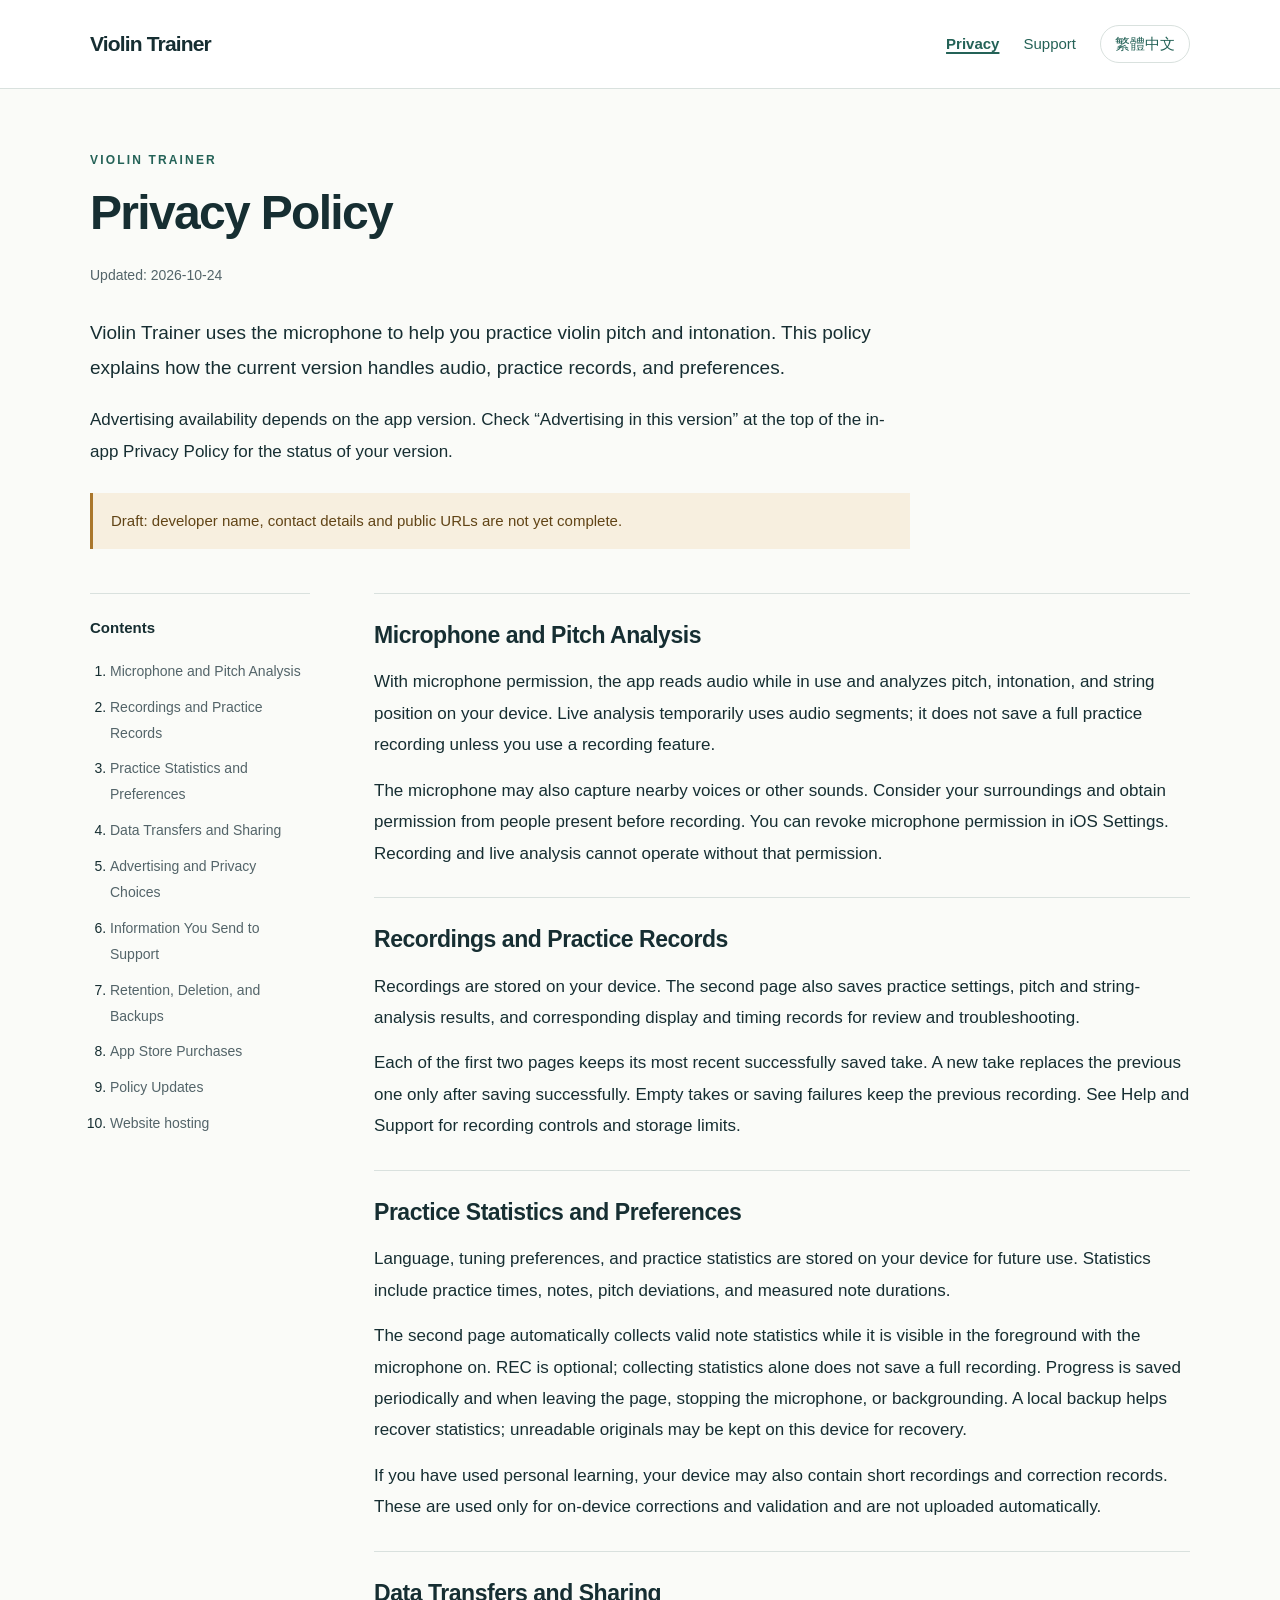
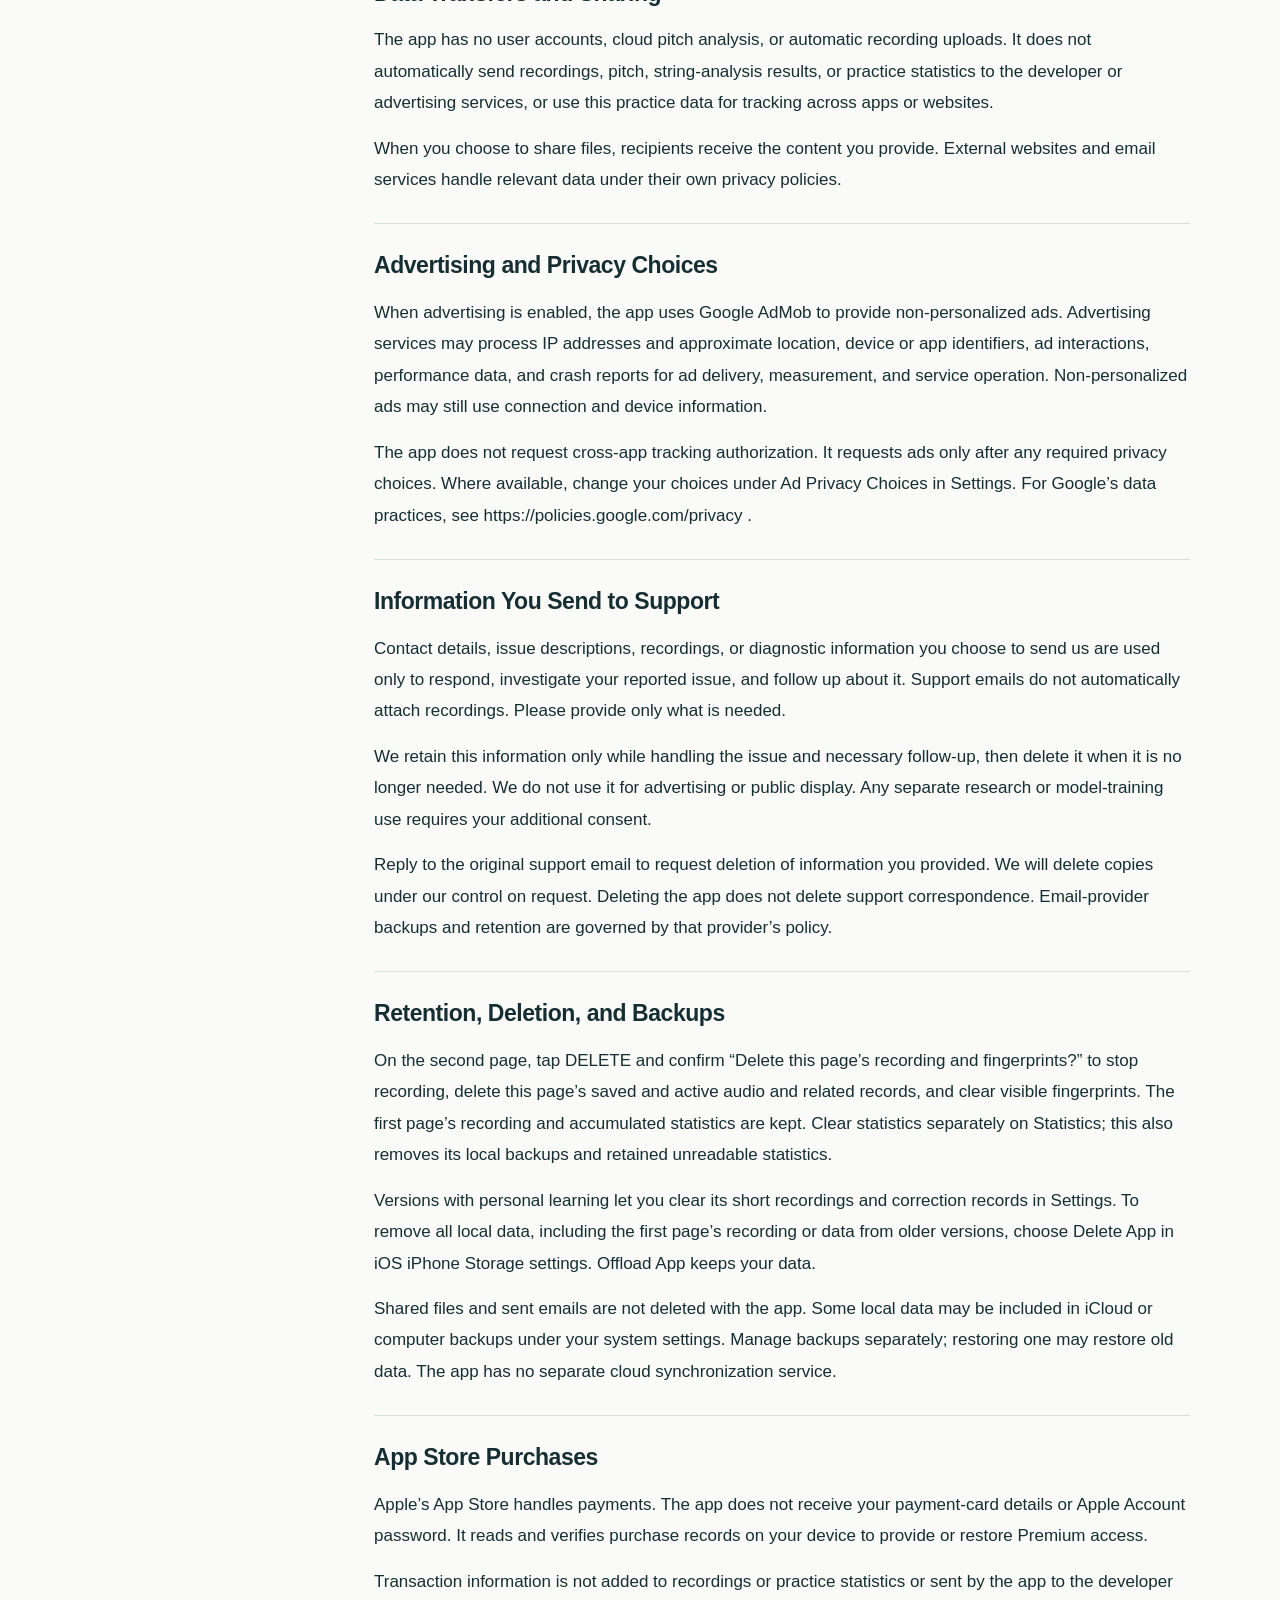
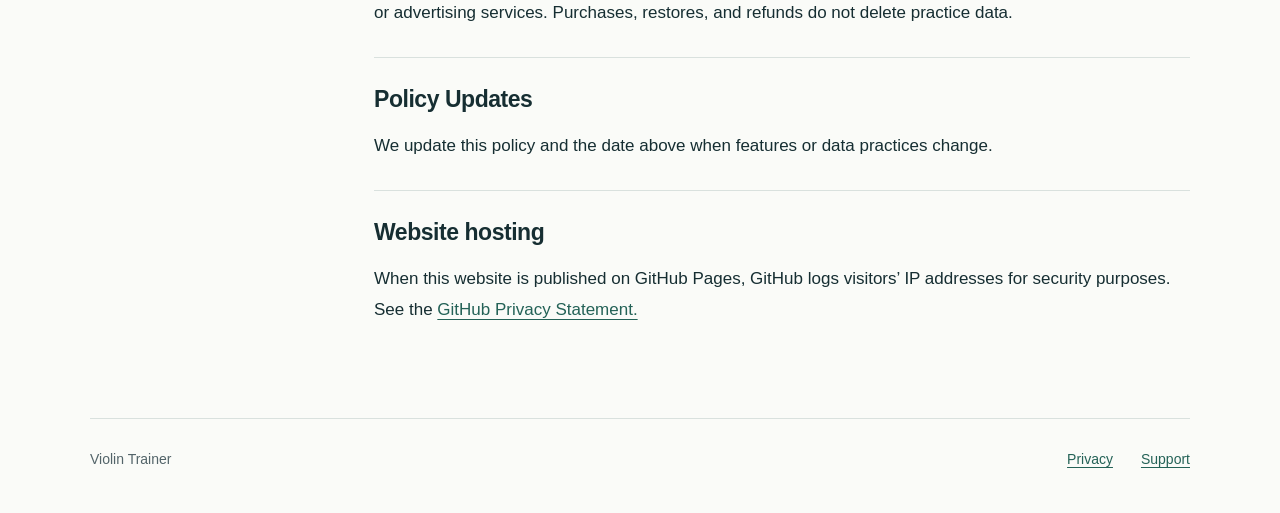
==== public/privacy-en.html @ f554a50b "Add files via upload" ====
<!doctype html>
<html lang="en">
<head>
  <meta charset="utf-8">
  <meta name="viewport" content="width=device-width, initial-scale=1">
  <meta name="robots" content="noindex">
  <meta name="description" content="Violin Trainer Privacy Policy">
  <title>Privacy Policy · Violin Trainer</title>
  <link rel="stylesheet" href="styles.css">
</head>
<body>
  <a class="skip-link" href="#main">Skip to content</a>
  <header class="site-header">
    <div class="header-inner">
      <span class="brand">Violin Trainer</span>
      <nav aria-label="Navigation">
        <a href="privacy-en.html" aria-current="page">Privacy</a>
        <a href="support-en.html">Support</a>
        <a class="language" href="privacy.html" lang="zh-Hant">繁體中文</a>
      </nav>
    </div>
  </header>
  <main id="main" class="wrap" tabindex="-1">
    <div class="hero">
      <p class="eyebrow">VIOLIN TRAINER</p>
      <h1>Privacy Policy</h1>
      <div class="meta"><p>Updated: 2026-10-24</p></div>
      <p class="intro">Violin Trainer uses the microphone to help you practice violin pitch and intonation. This policy explains how the current version handles audio, practice records, and preferences.</p>
      <p>Advertising availability depends on the app version. Check “Advertising in this version” at the top of the in-app Privacy Policy for the status of your version.</p>
      <aside class="draft" role="note">Draft: developer name, contact details and public URLs are not yet complete.</aside>
    </div>
    <div class="layout">
      <aside class="contents" aria-label="Contents">
        <h2>Contents</h2><ol><li><a href="#microphone">Microphone and Pitch Analysis</a></li><li><a href="#recordings">Recordings and Practice Records</a></li><li><a href="#preferences">Practice Statistics and Preferences</a></li><li><a href="#sharing">Data Transfers and Sharing</a></li><li><a href="#advertising">Advertising and Privacy Choices</a></li><li><a href="#support-data">Information You Send to Support</a></li><li><a href="#retention">Retention, Deletion, and Backups</a></li><li><a href="#purchases">App Store Purchases</a></li><li><a href="#changes">Policy Updates</a></li><li><a href="#website-hosting">Website hosting</a></li></ol>
      </aside>
      <article aria-label="Privacy Policy"><section id="microphone"><h2>Microphone and Pitch Analysis</h2><p>With microphone permission, the app reads audio while in use and analyzes pitch, intonation, and string position on your device. Live analysis temporarily uses audio segments; it does not save a full practice recording unless you use a recording feature.</p><p>The microphone may also capture nearby voices or other sounds. Consider your surroundings and obtain permission from people present before recording. You can revoke microphone permission in iOS Settings. Recording and live analysis cannot operate without that permission.</p></section>
<section id="recordings"><h2>Recordings and Practice Records</h2><p>Recordings are stored on your device. The second page also saves practice settings, pitch and string-analysis results, and corresponding display and timing records for review and troubleshooting.</p><p>Each of the first two pages keeps its most recent successfully saved take. A new take replaces the previous one only after saving successfully. Empty takes or saving failures keep the previous recording. See Help and Support for recording controls and storage limits.</p></section>
<section id="preferences"><h2>Practice Statistics and Preferences</h2><p>Language, tuning preferences, and practice statistics are stored on your device for future use. Statistics include practice times, notes, pitch deviations, and measured note durations.</p><p>The second page automatically collects valid note statistics while it is visible in the foreground with the microphone on. REC is optional; collecting statistics alone does not save a full recording. Progress is saved periodically and when leaving the page, stopping the microphone, or backgrounding. A local backup helps recover statistics; unreadable originals may be kept on this device for recovery.</p><p>If you have used personal learning, your device may also contain short recordings and correction records. These are used only for on-device corrections and validation and are not uploaded automatically.</p></section>
<section id="sharing"><h2>Data Transfers and Sharing</h2><p>The app has no user accounts, cloud pitch analysis, or automatic recording uploads. It does not automatically send recordings, pitch, string-analysis results, or practice statistics to the developer or advertising services, or use this practice data for tracking across apps or websites.</p><p>When you choose to share files, recipients receive the content you provide. External websites and email services handle relevant data under their own privacy policies.</p></section>
<section id="advertising"><h2>Advertising and Privacy Choices</h2><p>When advertising is enabled, the app uses Google AdMob to provide non-personalized ads. Advertising services may process IP addresses and approximate location, device or app identifiers, ad interactions, performance data, and crash reports for ad delivery, measurement, and service operation. Non-personalized ads may still use connection and device information.</p><p>The app does not request cross-app tracking authorization. It requests ads only after any required privacy choices. Where available, change your choices under Ad Privacy Choices in Settings. For Google’s data practices, see https://policies.google.com/privacy .</p></section>
<section id="support-data"><h2>Information You Send to Support</h2><p>Contact details, issue descriptions, recordings, or diagnostic information you choose to send us are used only to respond, investigate your reported issue, and follow up about it. Support emails do not automatically attach recordings. Please provide only what is needed.</p><p>We retain this information only while handling the issue and necessary follow-up, then delete it when it is no longer needed. We do not use it for advertising or public display. Any separate research or model-training use requires your additional consent.</p><p>Reply to the original support email to request deletion of information you provided. We will delete copies under our control on request. Deleting the app does not delete support correspondence. Email-provider backups and retention are governed by that provider’s policy.</p></section>
<section id="retention"><h2>Retention, Deletion, and Backups</h2><p>On the second page, tap DELETE and confirm “Delete this page’s recording and fingerprints?” to stop recording, delete this page’s saved and active audio and related records, and clear visible fingerprints. The first page’s recording and accumulated statistics are kept. Clear statistics separately on Statistics; this also removes its local backups and retained unreadable statistics.</p><p>Versions with personal learning let you clear its short recordings and correction records in Settings. To remove all local data, including the first page’s recording or data from older versions, choose Delete App in iOS iPhone Storage settings. Offload App keeps your data.</p><p>Shared files and sent emails are not deleted with the app. Some local data may be included in iCloud or computer backups under your system settings. Manage backups separately; restoring one may restore old data. The app has no separate cloud synchronization service.</p></section>
<section id="purchases"><h2>App Store Purchases</h2><p>Apple’s App Store handles payments. The app does not receive your payment-card details or Apple Account password. It reads and verifies purchase records on your device to provide or restore Premium access.</p><p>Transaction information is not added to recordings or practice statistics or sent by the app to the developer or advertising services. Purchases, restores, and refunds do not delete practice data.</p></section>
<section id="changes"><h2>Policy Updates</h2><p>We update this policy and the date above when features or data practices change.</p></section>
<section id="website-hosting"><h2>Website hosting</h2><p>When this website is published on GitHub Pages, GitHub logs visitors’ IP addresses for security purposes. See the <a href="https://docs.github.com/en/site-policy/privacy-policies/github-general-privacy-statement">GitHub Privacy Statement.</a></p></section></article>
    </div>
  </main>
  <footer class="wrap"><span>Violin Trainer</span><a href="privacy-en.html">Privacy</a><a href="support-en.html">Support</a></footer>
</body>
</html>
---- public/styles.css ----
:root { color-scheme: light; --ink: #162e32; --muted: #536469; --line: #d9e1de; --accent: #246257; }
* { box-sizing: border-box; }
html { scroll-padding-top: 1.5rem; }
body { margin: 0; color: var(--ink); background: #fafbf8; font-family: -apple-system, BlinkMacSystemFont, "Segoe UI", sans-serif; font-size: 17px; line-height: 1.85; overflow-wrap: anywhere; }
a { color: var(--accent); text-underline-offset: .22em; }
a:hover { color: #133e36; }
a:focus-visible { outline: 3px solid #b57920; outline-offset: 5px; border-radius: 2px; }
.wrap, .header-inner { width: min(1100px, calc(100% - 64px)); margin-inline: auto; }
.site-header { border-bottom: 1px solid var(--line); background: #fff; }
.header-inner { display: flex; align-items: center; justify-content: space-between; gap: 20px; min-height: 88px; padding-block: 20px; }
.brand { font-size: 21px; font-weight: 700; letter-spacing: -.04em; white-space: nowrap; }
nav { display: flex; flex-wrap: wrap; align-items: center; gap: 12px 24px; font-size: 15px; }
nav a { text-decoration: none; }
nav a[aria-current] { text-decoration: underline; text-decoration-thickness: 2px; font-weight: 650; }
.language { border: 1px solid var(--line); border-radius: 24px; padding: 4px 14px; }
.hero { max-width: 820px; padding-block: 60px 44px; }
.eyebrow { margin: 0 0 12px; color: var(--accent); font-size: 12px; letter-spacing: .18em; font-weight: 700; }
h1 { margin: 0 0 20px; font-size: clamp(32px, 5vw, 48px); letter-spacing: -.035em; line-height: 1.25; }
.meta { color: var(--muted); font-size: 14px; }
.meta p { margin-block: 4px; }
.intro { margin-top: 26px; font-size: 19px; }
.draft { border-left: 3px solid #aa772c; background: #f7efdf; padding: 14px 18px; margin-top: 26px; color: #614416; font-size: 15px; }
.layout { display: grid; grid-template-columns: 220px minmax(0, 1fr); gap: 64px; padding-bottom: 64px; align-items: start; }
.contents { position: sticky; top: 24px; border-top: 1px solid var(--line); padding-top: 20px; }
.contents h2 { margin: 0 0 12px; font-size: 15px; }
.contents ol { margin: 0; padding-left: 20px; font-size: 14px; }
.contents li { padding-block: 5px; }
.contents a { color: var(--muted); text-decoration: none; }
.contents a:hover { text-decoration: underline; }
article { min-width: 0; }
article section { border-top: 1px solid var(--line); padding-block: 24px 28px; }
article h2 { margin: 0 0 14px; font-size: 23px; line-height: 1.5; letter-spacing: -.02em; }
article p { margin: 0 0 14px; }
article p:last-child { margin-bottom: 0; }
footer { display: flex; flex-wrap: wrap; gap: 10px 28px; border-top: 1px solid var(--line); padding-block: 28px 40px; color: var(--muted); font-size: 14px; }
footer span { margin-right: auto; }
.skip-link { position: absolute; top: -100px; left: 16px; z-index: 10; padding: 8px 16px; background: #fff; }
.skip-link:focus { top: 12px; }
@media (max-width: 760px) {
  .wrap, .header-inner { width: calc(100% - 40px); }
  .header-inner { flex-direction: column; align-items: flex-start; gap: 12px; }
  nav { gap: 10px 18px; }
  .hero { padding-block: 36px 30px; }
  .layout { grid-template-columns: 1fr; gap: 30px; padding-bottom: 32px; }
  .contents { position: static; }
  .contents ol { columns: 2; column-gap: 28px; }
  .contents li { break-inside: avoid; }
  article h2 { font-size: 22px; }
}
@media (max-width: 360px) {
  .wrap, .header-inner { width: calc(100% - 32px); }
  nav { font-size: 14px; gap: 10px 12px; }
  .contents ol { columns: 1; }
}
@media print {
  .site-header, .contents, .skip-link, footer { display: none; }
  .wrap { width: 100%; }
  .hero { padding-block: 0 24px; }
  .layout { display: block; }
  body { background: #fff; font-size: 12pt; }
  article h2 { break-after: avoid; }
}
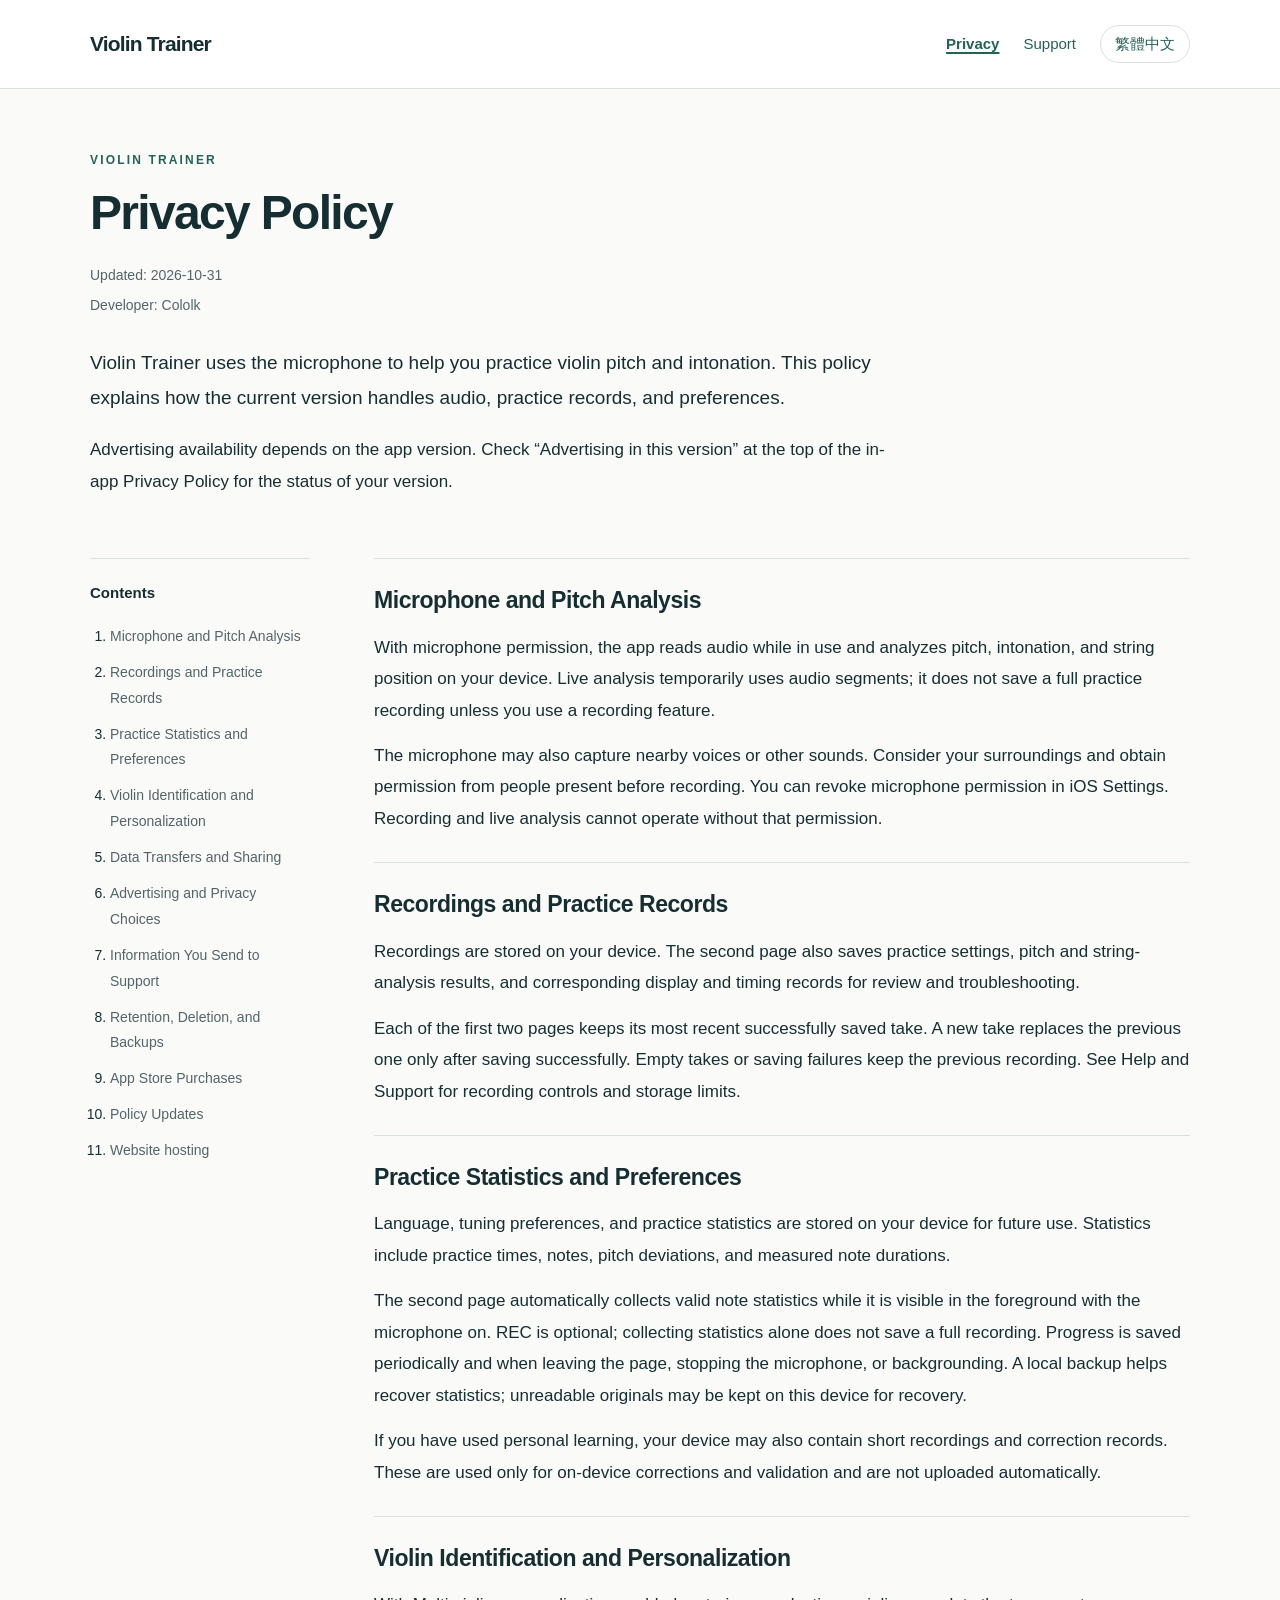
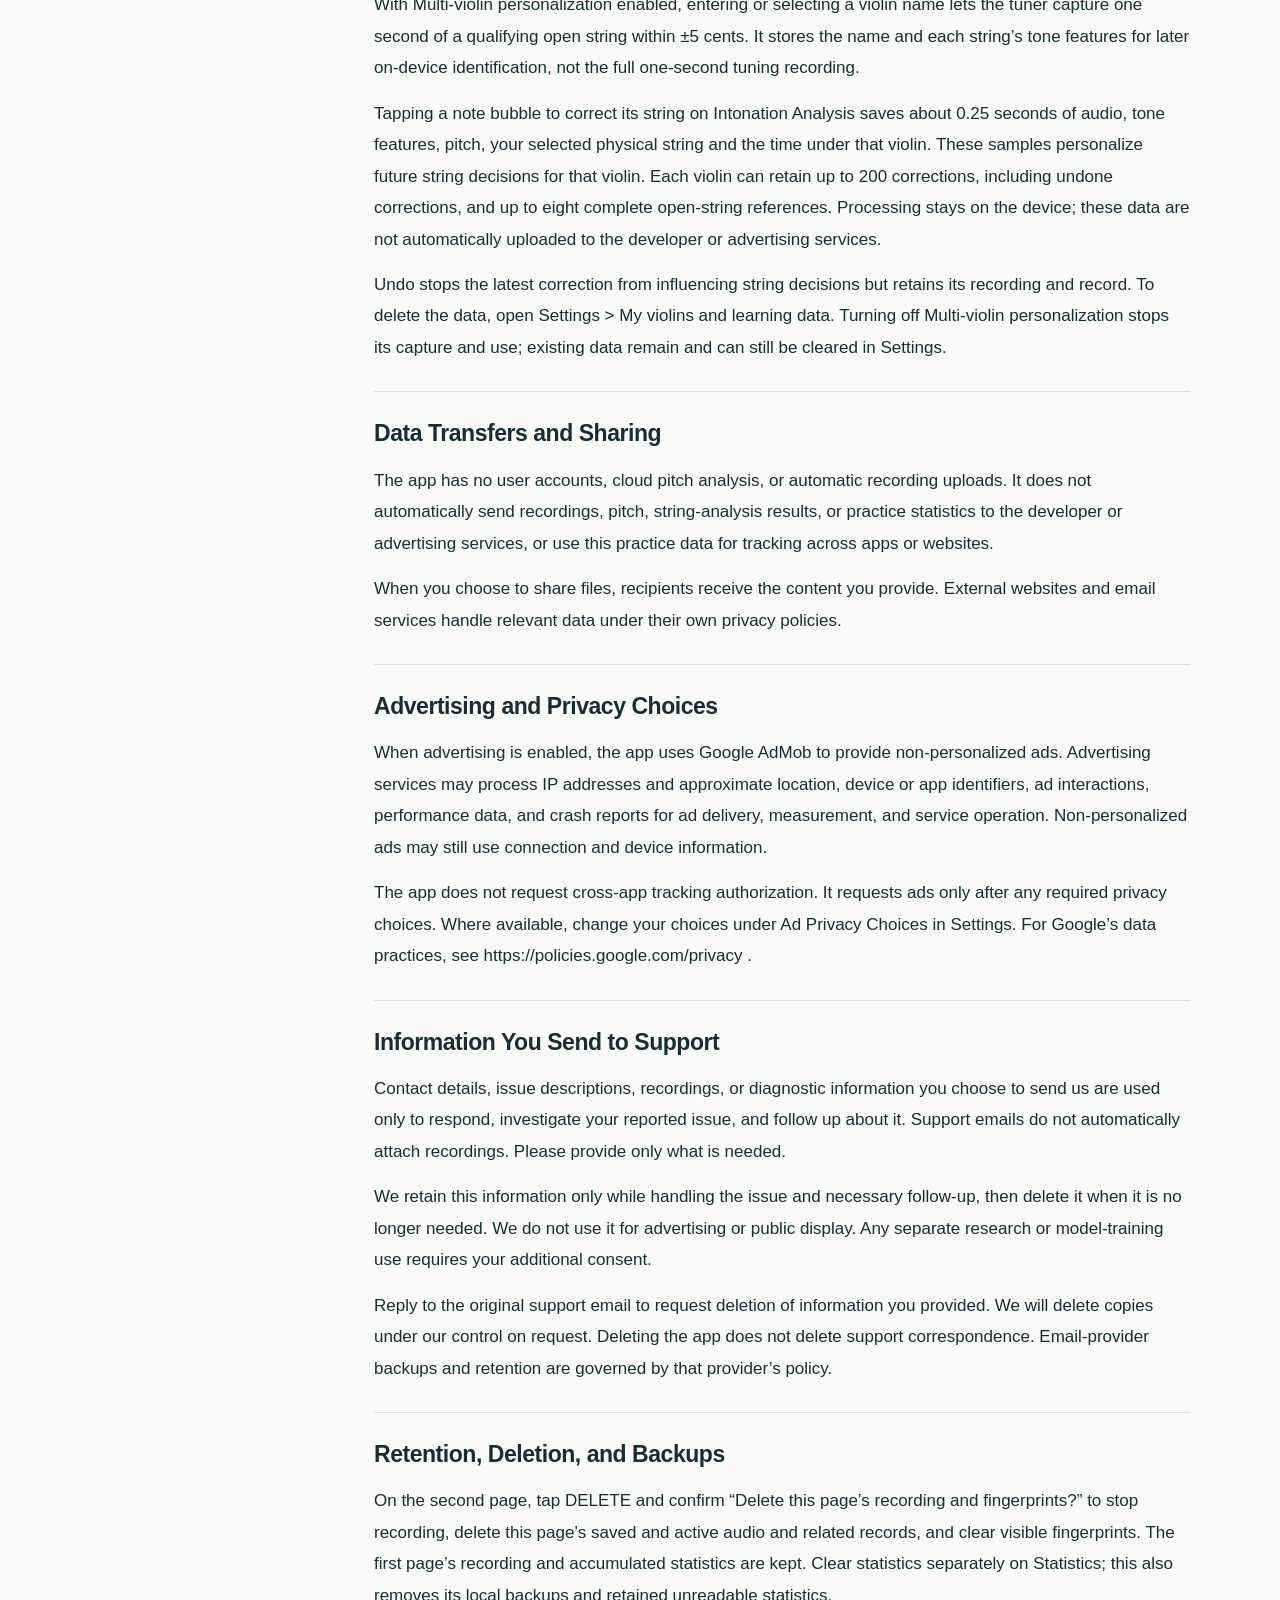
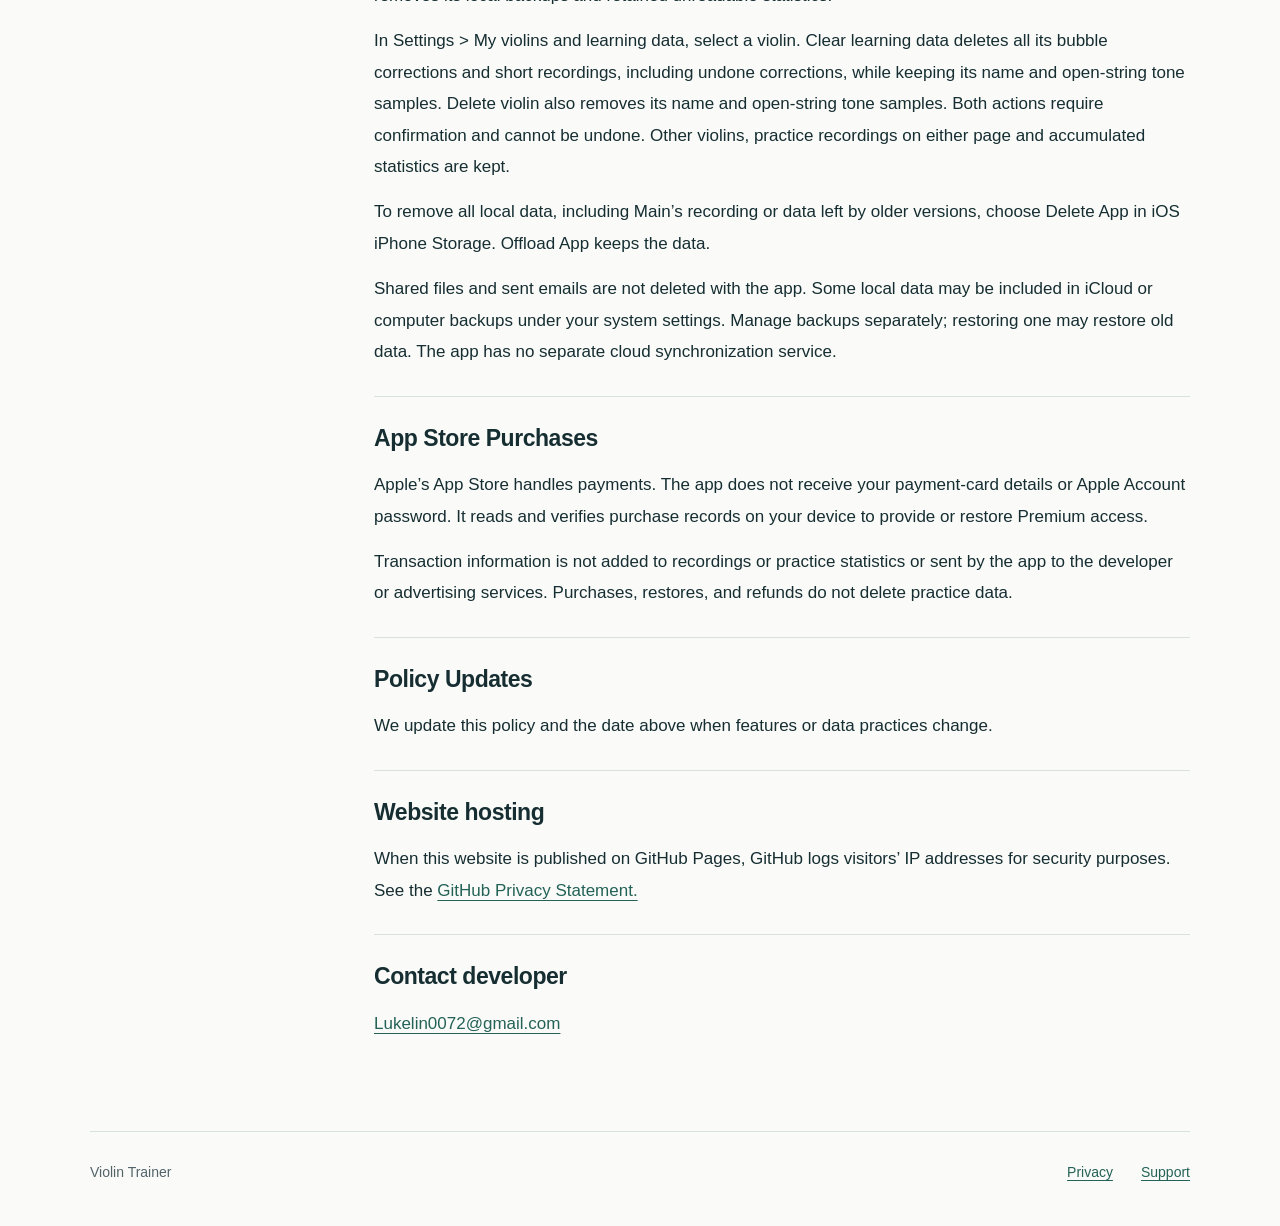
==== commit 28f7bcde: "Update bilingual privacy and support for multi-violin data management" ====
--- a/public/privacy-en.html
+++ b/public/privacy-en.html
@@ -3,7 +3,7 @@
 <head>
   <meta charset="utf-8">
   <meta name="viewport" content="width=device-width, initial-scale=1">
-  <meta name="robots" content="noindex">
+
   <meta name="description" content="Violin Trainer Privacy Policy">
   <title>Privacy Policy · Violin Trainer</title>
   <link rel="stylesheet" href="styles.css">
@@ -24,25 +24,26 @@
     <div class="hero">
       <p class="eyebrow">VIOLIN TRAINER</p>
       <h1>Privacy Policy</h1>
-      <div class="meta"><p>Updated: 2026-10-24</p></div>
+      <div class="meta"><p>Updated: 2026-10-31</p><p>Developer: Cololk</p></div>
       <p class="intro">Violin Trainer uses the microphone to help you practice violin pitch and intonation. This policy explains how the current version handles audio, practice records, and preferences.</p>
       <p>Advertising availability depends on the app version. Check “Advertising in this version” at the top of the in-app Privacy Policy for the status of your version.</p>
-      <aside class="draft" role="note">Draft: developer name, contact details and public URLs are not yet complete.</aside>
+
     </div>
     <div class="layout">
       <aside class="contents" aria-label="Contents">
-        <h2>Contents</h2><ol><li><a href="#microphone">Microphone and Pitch Analysis</a></li><li><a href="#recordings">Recordings and Practice Records</a></li><li><a href="#preferences">Practice Statistics and Preferences</a></li><li><a href="#sharing">Data Transfers and Sharing</a></li><li><a href="#advertising">Advertising and Privacy Choices</a></li><li><a href="#support-data">Information You Send to Support</a></li><li><a href="#retention">Retention, Deletion, and Backups</a></li><li><a href="#purchases">App Store Purchases</a></li><li><a href="#changes">Policy Updates</a></li><li><a href="#website-hosting">Website hosting</a></li></ol>
+        <h2>Contents</h2><ol><li><a href="#microphone">Microphone and Pitch Analysis</a></li><li><a href="#recordings">Recordings and Practice Records</a></li><li><a href="#preferences">Practice Statistics and Preferences</a></li><li><a href="#violin-personalization">Violin Identification and Personalization</a></li><li><a href="#sharing">Data Transfers and Sharing</a></li><li><a href="#advertising">Advertising and Privacy Choices</a></li><li><a href="#support-data">Information You Send to Support</a></li><li><a href="#retention">Retention, Deletion, and Backups</a></li><li><a href="#purchases">App Store Purchases</a></li><li><a href="#changes">Policy Updates</a></li><li><a href="#website-hosting">Website hosting</a></li></ol>
       </aside>
       <article aria-label="Privacy Policy"><section id="microphone"><h2>Microphone and Pitch Analysis</h2><p>With microphone permission, the app reads audio while in use and analyzes pitch, intonation, and string position on your device. Live analysis temporarily uses audio segments; it does not save a full practice recording unless you use a recording feature.</p><p>The microphone may also capture nearby voices or other sounds. Consider your surroundings and obtain permission from people present before recording. You can revoke microphone permission in iOS Settings. Recording and live analysis cannot operate without that permission.</p></section>
 <section id="recordings"><h2>Recordings and Practice Records</h2><p>Recordings are stored on your device. The second page also saves practice settings, pitch and string-analysis results, and corresponding display and timing records for review and troubleshooting.</p><p>Each of the first two pages keeps its most recent successfully saved take. A new take replaces the previous one only after saving successfully. Empty takes or saving failures keep the previous recording. See Help and Support for recording controls and storage limits.</p></section>
 <section id="preferences"><h2>Practice Statistics and Preferences</h2><p>Language, tuning preferences, and practice statistics are stored on your device for future use. Statistics include practice times, notes, pitch deviations, and measured note durations.</p><p>The second page automatically collects valid note statistics while it is visible in the foreground with the microphone on. REC is optional; collecting statistics alone does not save a full recording. Progress is saved periodically and when leaving the page, stopping the microphone, or backgrounding. A local backup helps recover statistics; unreadable originals may be kept on this device for recovery.</p><p>If you have used personal learning, your device may also contain short recordings and correction records. These are used only for on-device corrections and validation and are not uploaded automatically.</p></section>
+<section id="violin-personalization"><h2>Violin Identification and Personalization</h2><p>With Multi-violin personalization enabled, entering or selecting a violin name lets the tuner capture one second of a qualifying open string within ±5 cents. It stores the name and each string’s tone features for later on-device identification, not the full one-second tuning recording.</p><p>Tapping a note bubble to correct its string on Intonation Analysis saves about 0.25 seconds of audio, tone features, pitch, your selected physical string and the time under that violin. These samples personalize future string decisions for that violin. Each violin can retain up to 200 corrections, including undone corrections, and up to eight complete open-string references. Processing stays on the device; these data are not automatically uploaded to the developer or advertising services.</p><p>Undo stops the latest correction from influencing string decisions but retains its recording and record. To delete the data, open Settings &gt; My violins and learning data. Turning off Multi-violin personalization stops its capture and use; existing data remain and can still be cleared in Settings.</p></section>
 <section id="sharing"><h2>Data Transfers and Sharing</h2><p>The app has no user accounts, cloud pitch analysis, or automatic recording uploads. It does not automatically send recordings, pitch, string-analysis results, or practice statistics to the developer or advertising services, or use this practice data for tracking across apps or websites.</p><p>When you choose to share files, recipients receive the content you provide. External websites and email services handle relevant data under their own privacy policies.</p></section>
 <section id="advertising"><h2>Advertising and Privacy Choices</h2><p>When advertising is enabled, the app uses Google AdMob to provide non-personalized ads. Advertising services may process IP addresses and approximate location, device or app identifiers, ad interactions, performance data, and crash reports for ad delivery, measurement, and service operation. Non-personalized ads may still use connection and device information.</p><p>The app does not request cross-app tracking authorization. It requests ads only after any required privacy choices. Where available, change your choices under Ad Privacy Choices in Settings. For Google’s data practices, see https://policies.google.com/privacy .</p></section>
 <section id="support-data"><h2>Information You Send to Support</h2><p>Contact details, issue descriptions, recordings, or diagnostic information you choose to send us are used only to respond, investigate your reported issue, and follow up about it. Support emails do not automatically attach recordings. Please provide only what is needed.</p><p>We retain this information only while handling the issue and necessary follow-up, then delete it when it is no longer needed. We do not use it for advertising or public display. Any separate research or model-training use requires your additional consent.</p><p>Reply to the original support email to request deletion of information you provided. We will delete copies under our control on request. Deleting the app does not delete support correspondence. Email-provider backups and retention are governed by that provider’s policy.</p></section>
-<section id="retention"><h2>Retention, Deletion, and Backups</h2><p>On the second page, tap DELETE and confirm “Delete this page’s recording and fingerprints?” to stop recording, delete this page’s saved and active audio and related records, and clear visible fingerprints. The first page’s recording and accumulated statistics are kept. Clear statistics separately on Statistics; this also removes its local backups and retained unreadable statistics.</p><p>Versions with personal learning let you clear its short recordings and correction records in Settings. To remove all local data, including the first page’s recording or data from older versions, choose Delete App in iOS iPhone Storage settings. Offload App keeps your data.</p><p>Shared files and sent emails are not deleted with the app. Some local data may be included in iCloud or computer backups under your system settings. Manage backups separately; restoring one may restore old data. The app has no separate cloud synchronization service.</p></section>
+<section id="retention"><h2>Retention, Deletion, and Backups</h2><p>On the second page, tap DELETE and confirm “Delete this page’s recording and fingerprints?” to stop recording, delete this page’s saved and active audio and related records, and clear visible fingerprints. The first page’s recording and accumulated statistics are kept. Clear statistics separately on Statistics; this also removes its local backups and retained unreadable statistics.</p><p>In Settings &gt; My violins and learning data, select a violin. Clear learning data deletes all its bubble corrections and short recordings, including undone corrections, while keeping its name and open-string tone samples. Delete violin also removes its name and open-string tone samples. Both actions require confirmation and cannot be undone. Other violins, practice recordings on either page and accumulated statistics are kept.</p><p>To remove all local data, including Main’s recording or data left by older versions, choose Delete App in iOS iPhone Storage. Offload App keeps the data.</p><p>Shared files and sent emails are not deleted with the app. Some local data may be included in iCloud or computer backups under your system settings. Manage backups separately; restoring one may restore old data. The app has no separate cloud synchronization service.</p></section>
 <section id="purchases"><h2>App Store Purchases</h2><p>Apple’s App Store handles payments. The app does not receive your payment-card details or Apple Account password. It reads and verifies purchase records on your device to provide or restore Premium access.</p><p>Transaction information is not added to recordings or practice statistics or sent by the app to the developer or advertising services. Purchases, restores, and refunds do not delete practice data.</p></section>
 <section id="changes"><h2>Policy Updates</h2><p>We update this policy and the date above when features or data practices change.</p></section>
-<section id="website-hosting"><h2>Website hosting</h2><p>When this website is published on GitHub Pages, GitHub logs visitors’ IP addresses for security purposes. See the <a href="https://docs.github.com/en/site-policy/privacy-policies/github-general-privacy-statement">GitHub Privacy Statement.</a></p></section></article>
+<section id="website-hosting"><h2>Website hosting</h2><p>When this website is published on GitHub Pages, GitHub logs visitors’ IP addresses for security purposes. See the <a href="https://docs.github.com/en/site-policy/privacy-policies/github-general-privacy-statement">GitHub Privacy Statement.</a></p></section><section id="email"><h2>Contact developer</h2><p><a href="mailto:Lukelin0072@gmail.com?subject=Violin+Trainer+Support">Lukelin0072@gmail.com</a></p></section></article>
     </div>
   </main>
   <footer class="wrap"><span>Violin Trainer</span><a href="privacy-en.html">Privacy</a><a href="support-en.html">Support</a></footer>
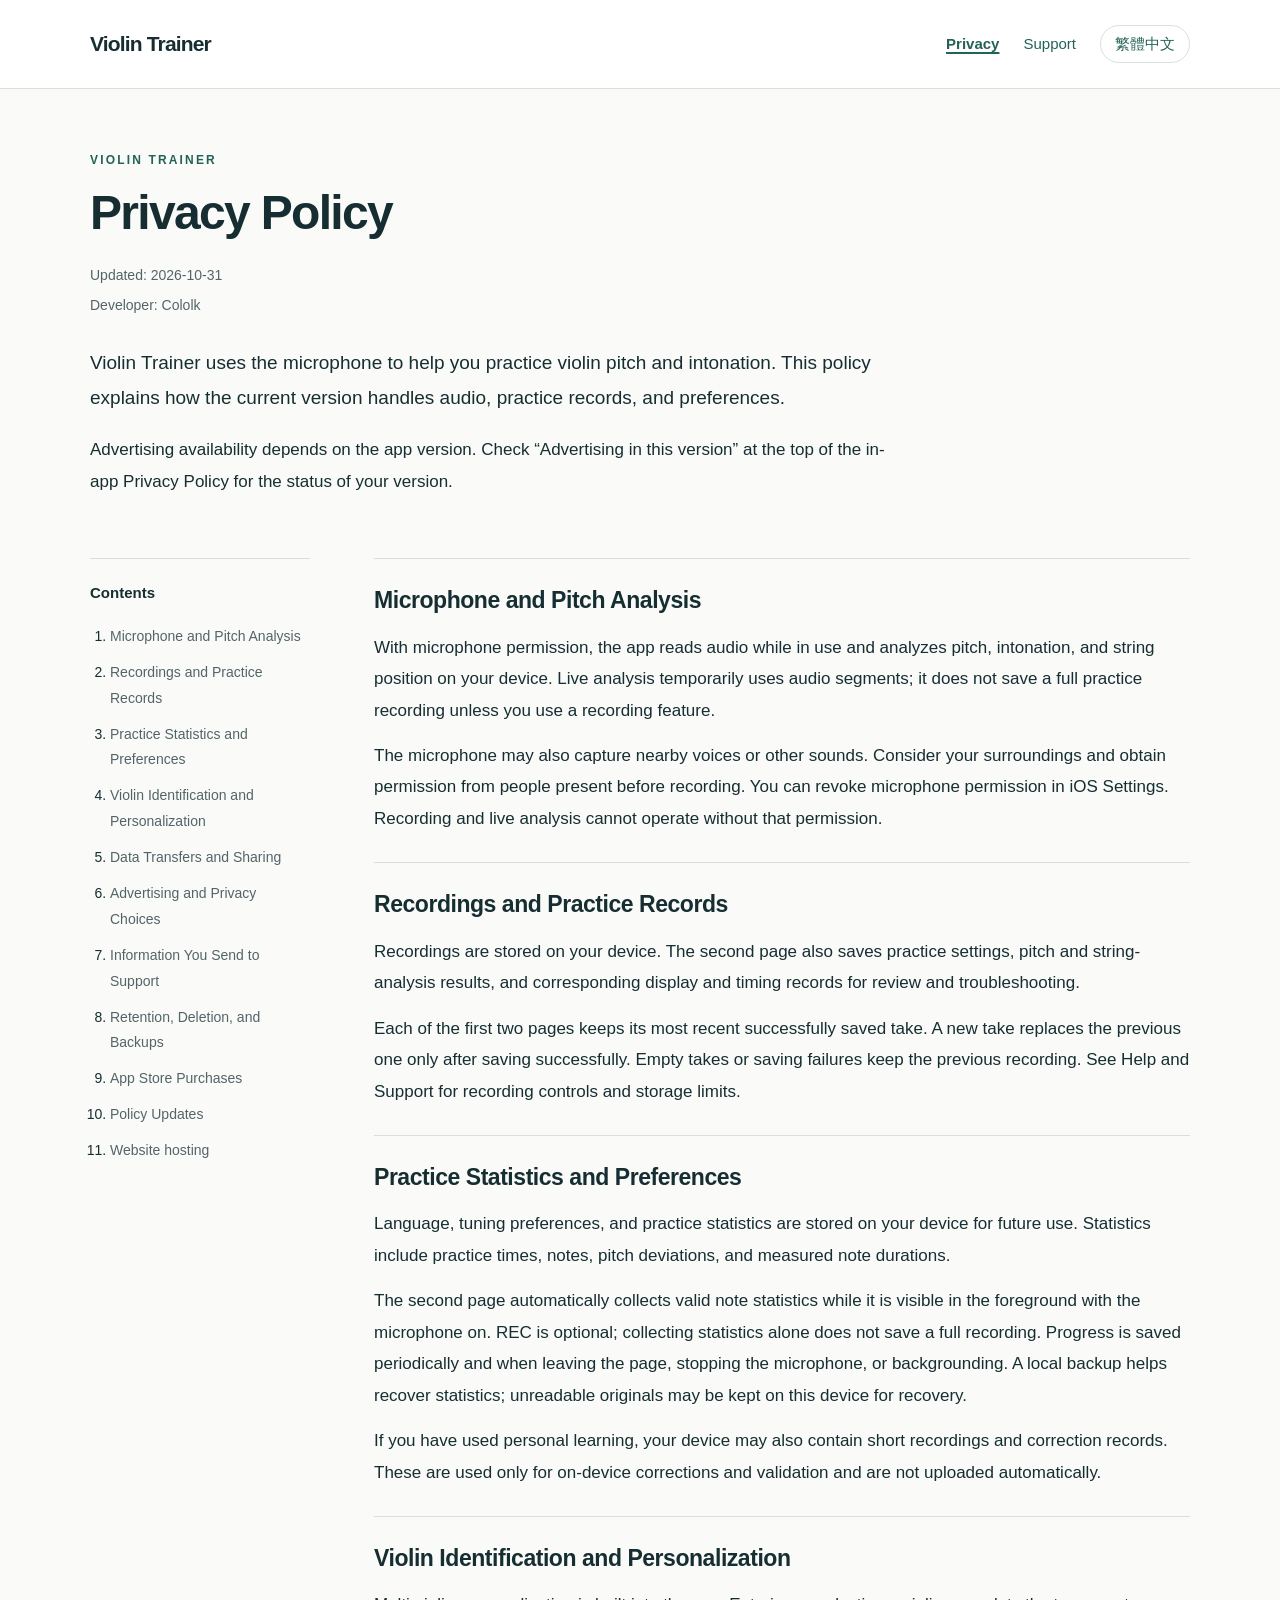
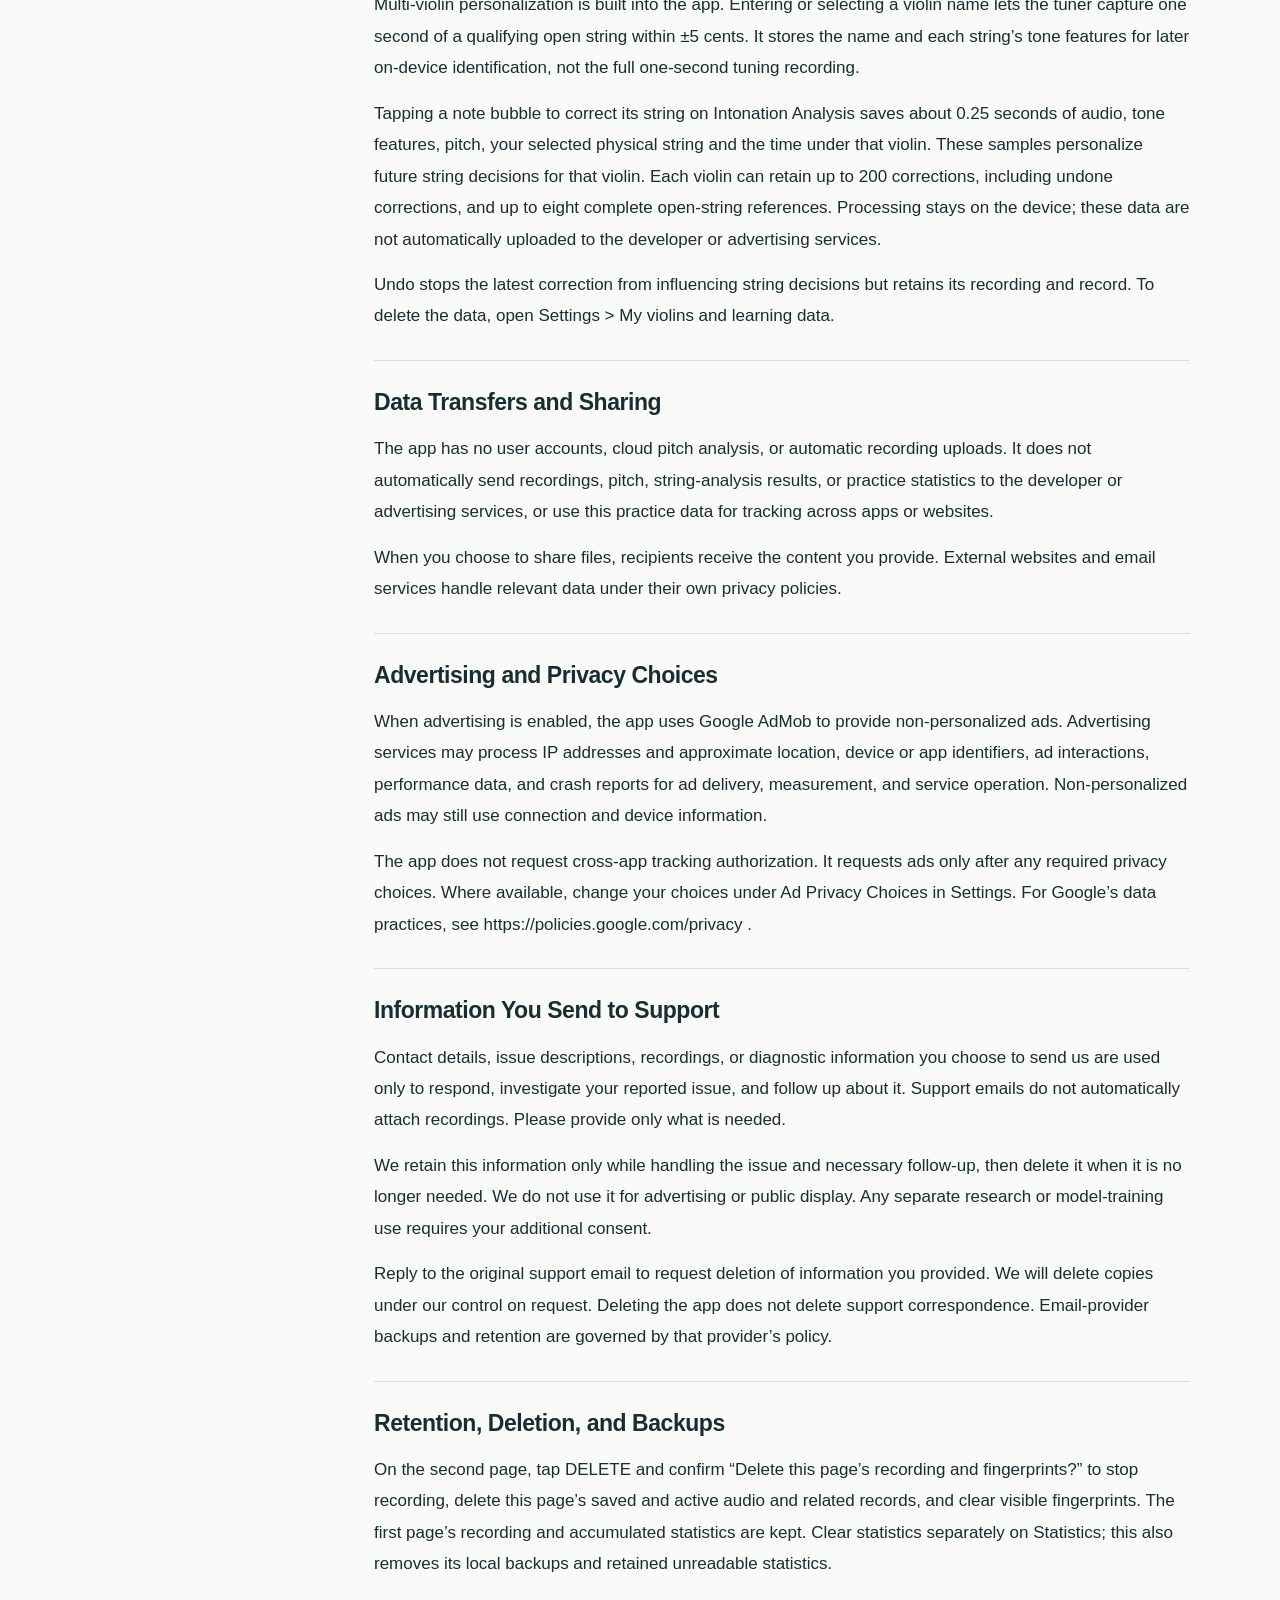
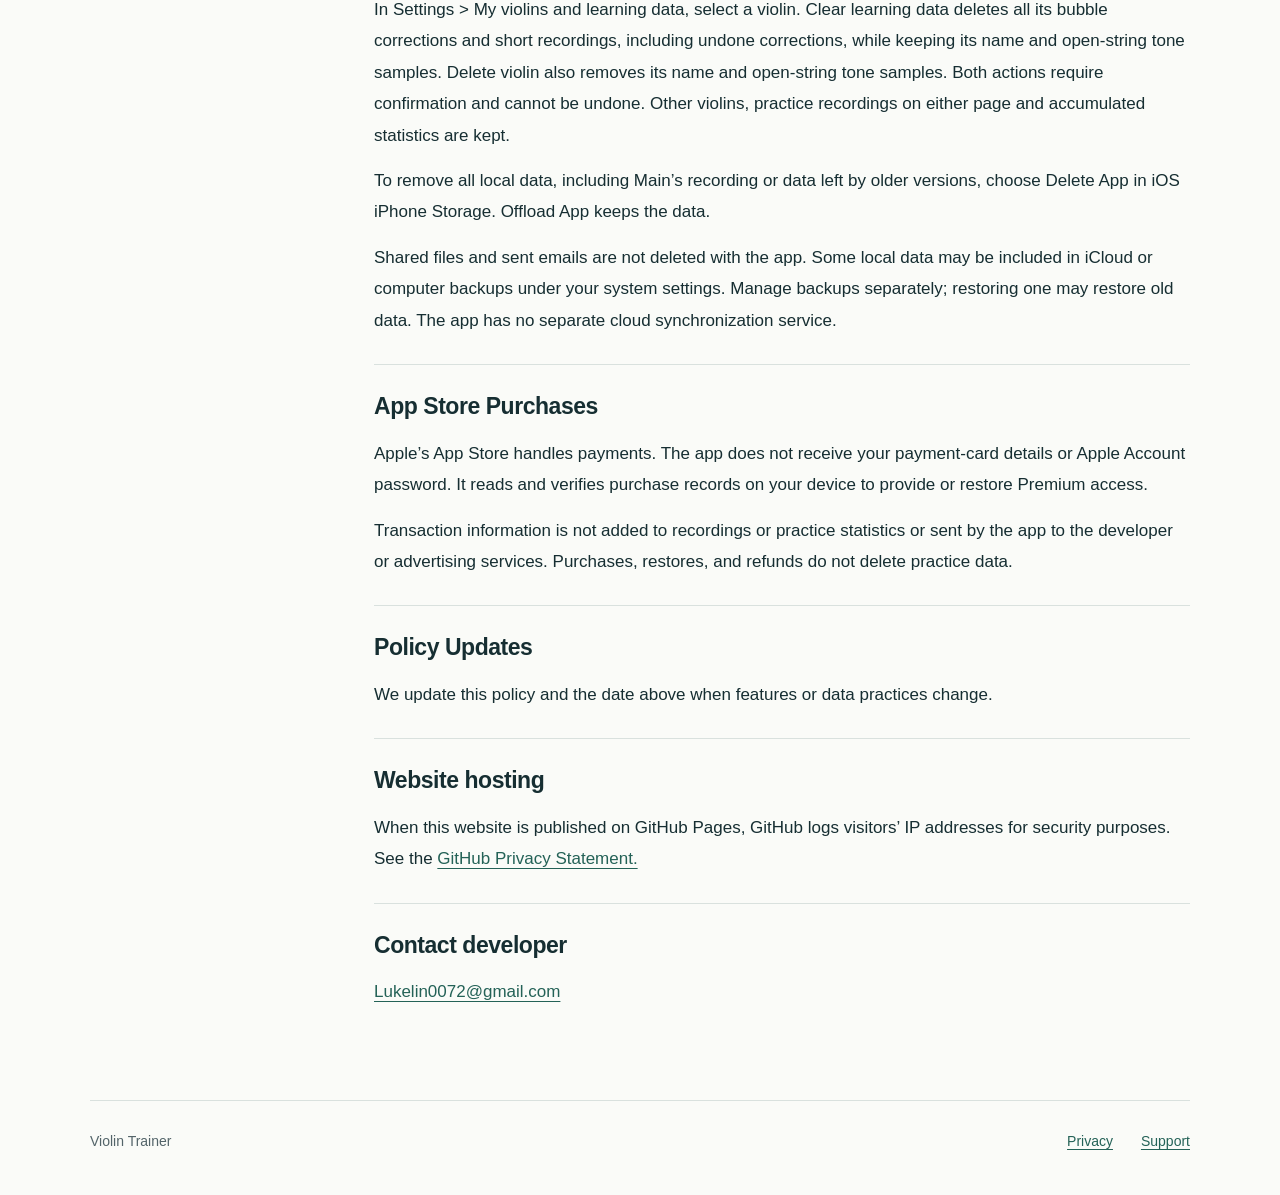
==== commit b515ed7e: "Describe violin personalization as a built-in feature and publish updated privacy pages" ====
--- a/public/privacy-en.html
+++ b/public/privacy-en.html
@@ -36,7 +36,7 @@
       <article aria-label="Privacy Policy"><section id="microphone"><h2>Microphone and Pitch Analysis</h2><p>With microphone permission, the app reads audio while in use and analyzes pitch, intonation, and string position on your device. Live analysis temporarily uses audio segments; it does not save a full practice recording unless you use a recording feature.</p><p>The microphone may also capture nearby voices or other sounds. Consider your surroundings and obtain permission from people present before recording. You can revoke microphone permission in iOS Settings. Recording and live analysis cannot operate without that permission.</p></section>
 <section id="recordings"><h2>Recordings and Practice Records</h2><p>Recordings are stored on your device. The second page also saves practice settings, pitch and string-analysis results, and corresponding display and timing records for review and troubleshooting.</p><p>Each of the first two pages keeps its most recent successfully saved take. A new take replaces the previous one only after saving successfully. Empty takes or saving failures keep the previous recording. See Help and Support for recording controls and storage limits.</p></section>
 <section id="preferences"><h2>Practice Statistics and Preferences</h2><p>Language, tuning preferences, and practice statistics are stored on your device for future use. Statistics include practice times, notes, pitch deviations, and measured note durations.</p><p>The second page automatically collects valid note statistics while it is visible in the foreground with the microphone on. REC is optional; collecting statistics alone does not save a full recording. Progress is saved periodically and when leaving the page, stopping the microphone, or backgrounding. A local backup helps recover statistics; unreadable originals may be kept on this device for recovery.</p><p>If you have used personal learning, your device may also contain short recordings and correction records. These are used only for on-device corrections and validation and are not uploaded automatically.</p></section>
-<section id="violin-personalization"><h2>Violin Identification and Personalization</h2><p>With Multi-violin personalization enabled, entering or selecting a violin name lets the tuner capture one second of a qualifying open string within ±5 cents. It stores the name and each string’s tone features for later on-device identification, not the full one-second tuning recording.</p><p>Tapping a note bubble to correct its string on Intonation Analysis saves about 0.25 seconds of audio, tone features, pitch, your selected physical string and the time under that violin. These samples personalize future string decisions for that violin. Each violin can retain up to 200 corrections, including undone corrections, and up to eight complete open-string references. Processing stays on the device; these data are not automatically uploaded to the developer or advertising services.</p><p>Undo stops the latest correction from influencing string decisions but retains its recording and record. To delete the data, open Settings &gt; My violins and learning data. Turning off Multi-violin personalization stops its capture and use; existing data remain and can still be cleared in Settings.</p></section>
+<section id="violin-personalization"><h2>Violin Identification and Personalization</h2><p>Multi-violin personalization is built into the app. Entering or selecting a violin name lets the tuner capture one second of a qualifying open string within ±5 cents. It stores the name and each string’s tone features for later on-device identification, not the full one-second tuning recording.</p><p>Tapping a note bubble to correct its string on Intonation Analysis saves about 0.25 seconds of audio, tone features, pitch, your selected physical string and the time under that violin. These samples personalize future string decisions for that violin. Each violin can retain up to 200 corrections, including undone corrections, and up to eight complete open-string references. Processing stays on the device; these data are not automatically uploaded to the developer or advertising services.</p><p>Undo stops the latest correction from influencing string decisions but retains its recording and record. To delete the data, open Settings &gt; My violins and learning data.</p></section>
 <section id="sharing"><h2>Data Transfers and Sharing</h2><p>The app has no user accounts, cloud pitch analysis, or automatic recording uploads. It does not automatically send recordings, pitch, string-analysis results, or practice statistics to the developer or advertising services, or use this practice data for tracking across apps or websites.</p><p>When you choose to share files, recipients receive the content you provide. External websites and email services handle relevant data under their own privacy policies.</p></section>
 <section id="advertising"><h2>Advertising and Privacy Choices</h2><p>When advertising is enabled, the app uses Google AdMob to provide non-personalized ads. Advertising services may process IP addresses and approximate location, device or app identifiers, ad interactions, performance data, and crash reports for ad delivery, measurement, and service operation. Non-personalized ads may still use connection and device information.</p><p>The app does not request cross-app tracking authorization. It requests ads only after any required privacy choices. Where available, change your choices under Ad Privacy Choices in Settings. For Google’s data practices, see https://policies.google.com/privacy .</p></section>
 <section id="support-data"><h2>Information You Send to Support</h2><p>Contact details, issue descriptions, recordings, or diagnostic information you choose to send us are used only to respond, investigate your reported issue, and follow up about it. Support emails do not automatically attach recordings. Please provide only what is needed.</p><p>We retain this information only while handling the issue and necessary follow-up, then delete it when it is no longer needed. We do not use it for advertising or public display. Any separate research or model-training use requires your additional consent.</p><p>Reply to the original support email to request deletion of information you provided. We will delete copies under our control on request. Deleting the app does not delete support correspondence. Email-provider backups and retention are governed by that provider’s policy.</p></section>
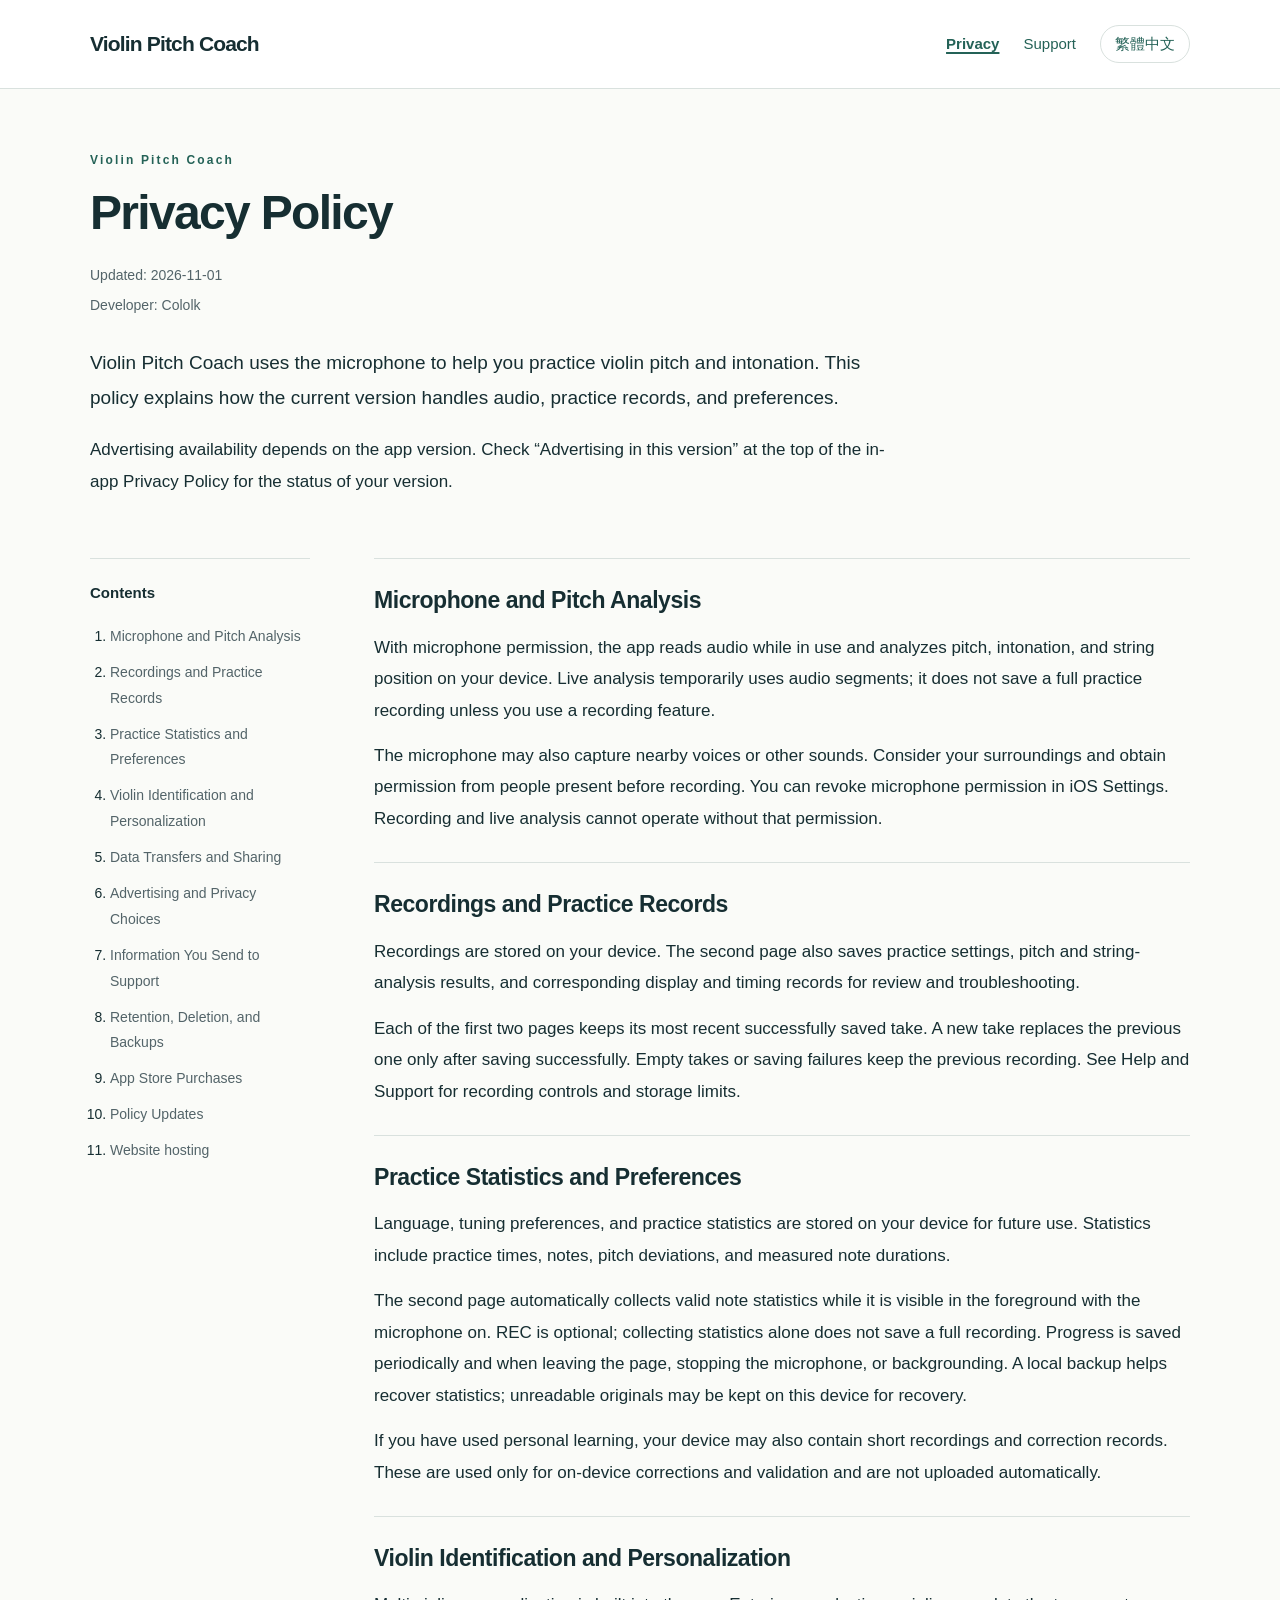
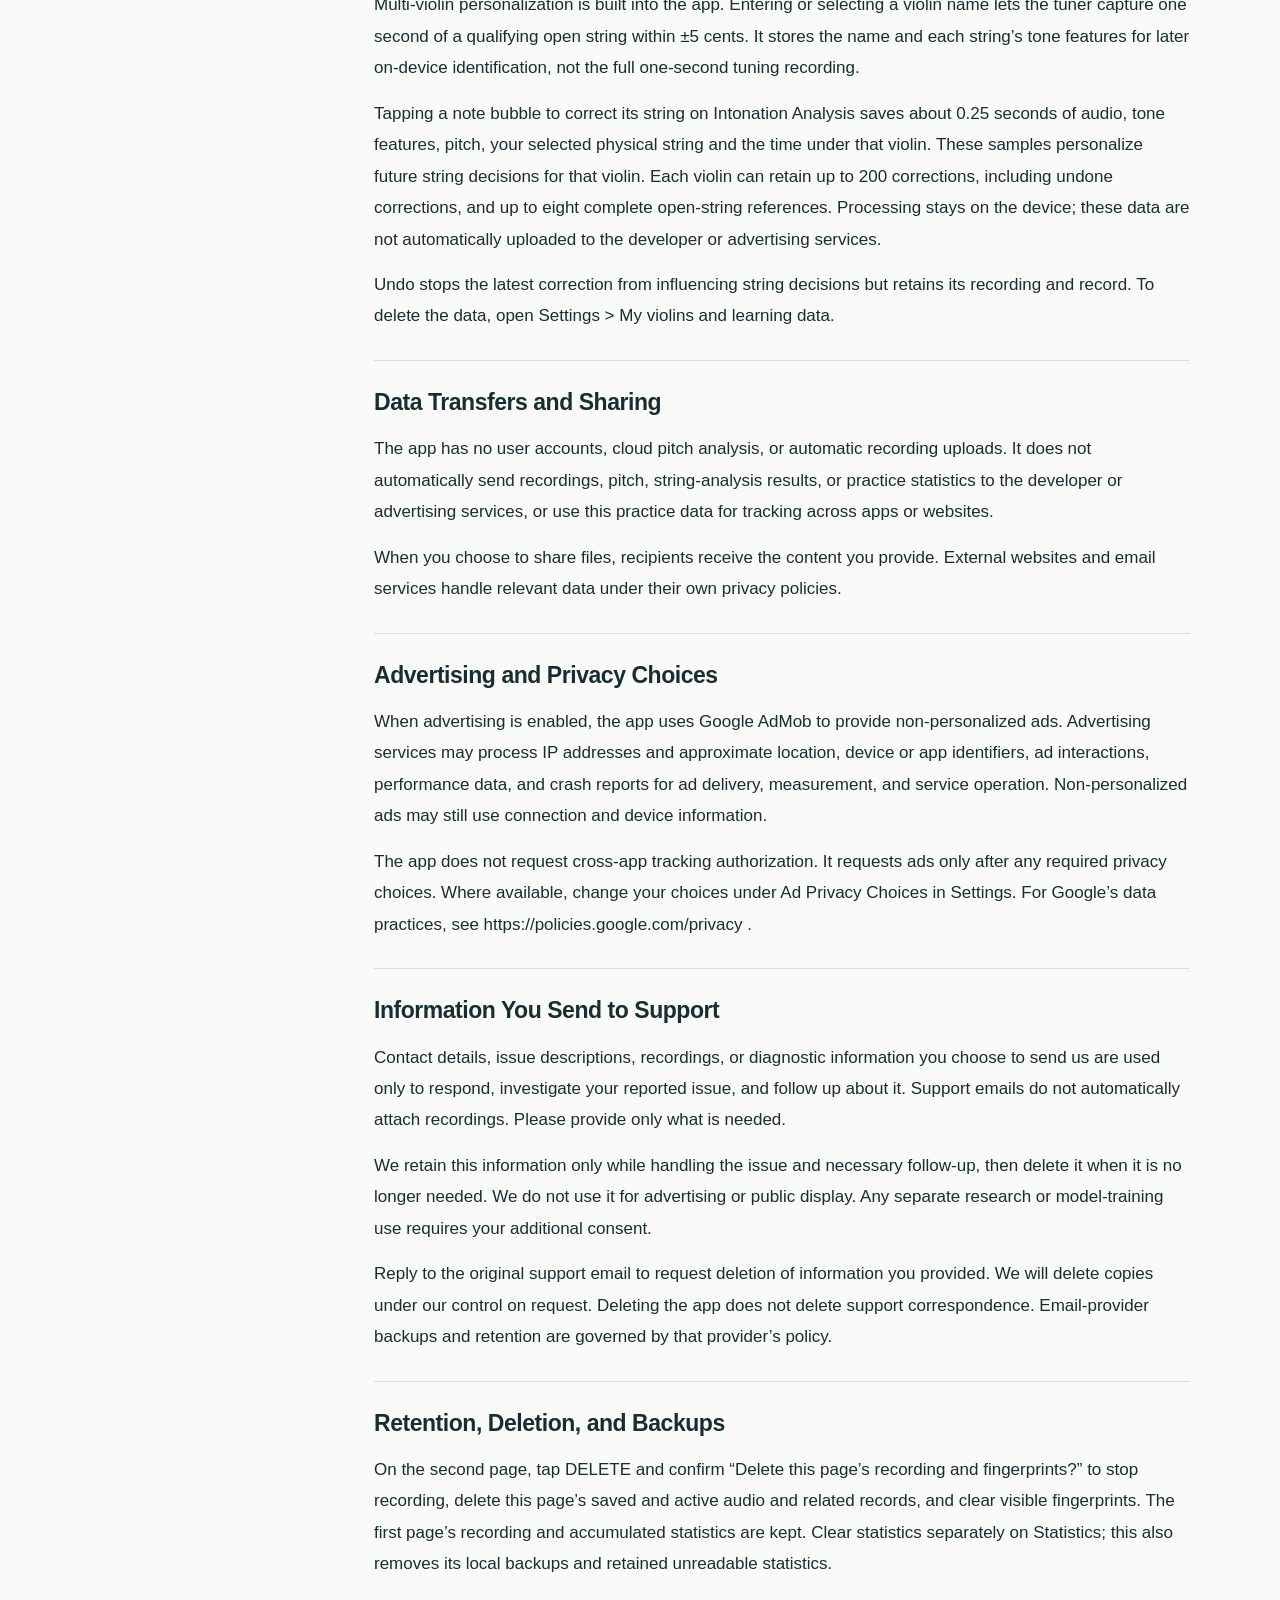
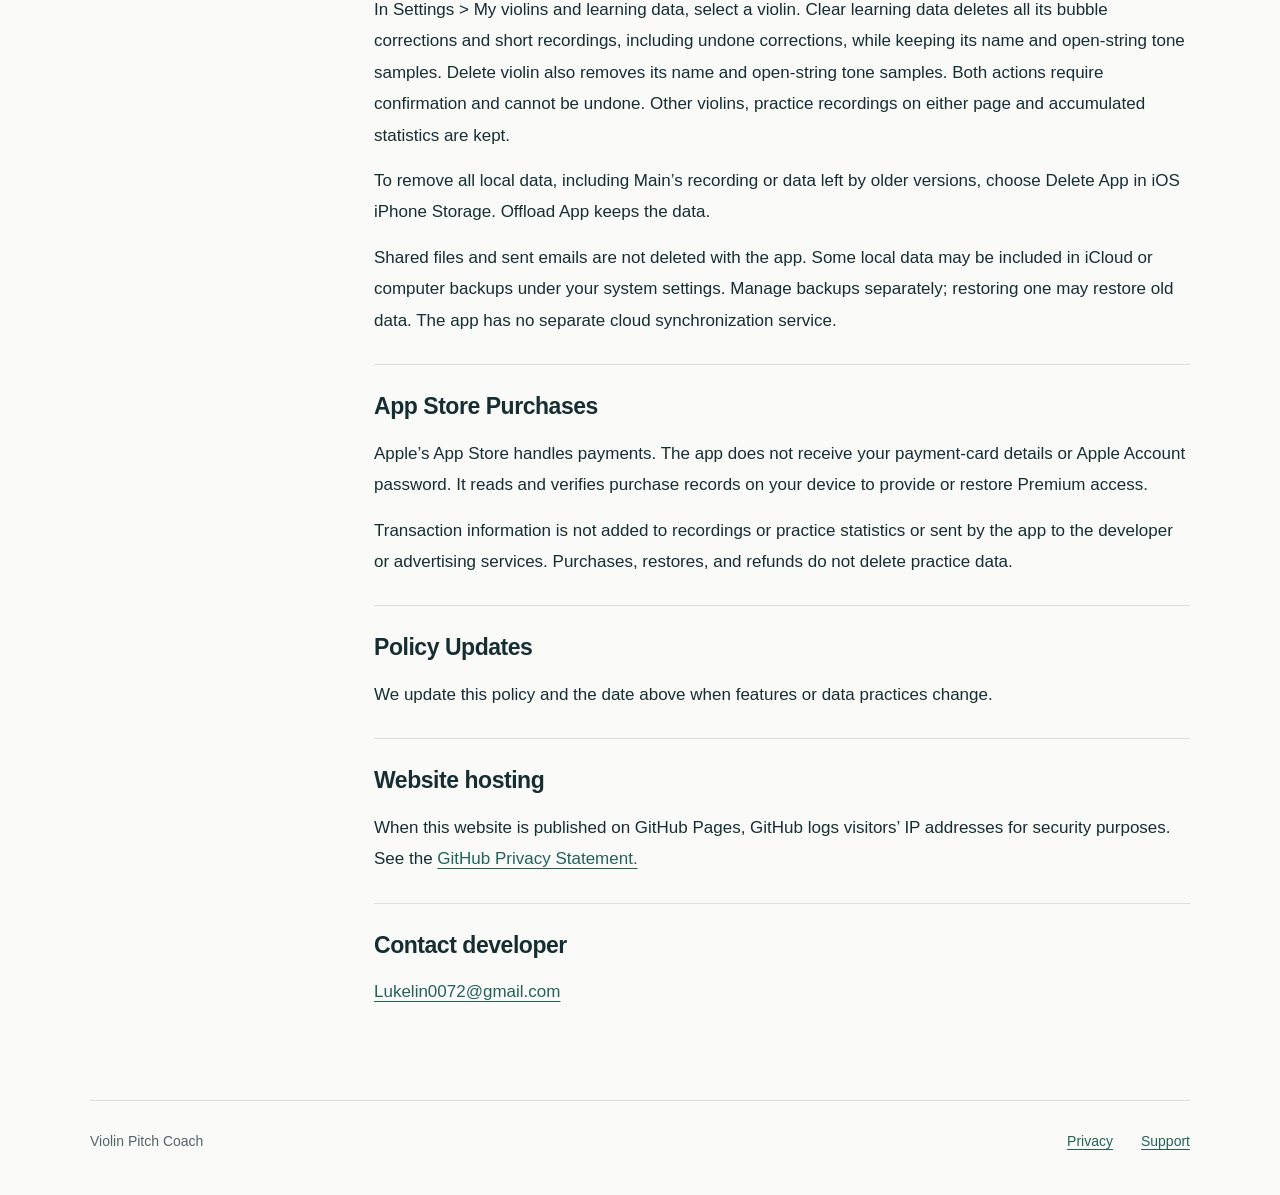
==== commit c0db9600: "Unify public branding as Violin Pitch Coach and publish approved rename" ====
--- a/public/privacy-en.html
+++ b/public/privacy-en.html
@@ -4,15 +4,15 @@
   <meta charset="utf-8">
   <meta name="viewport" content="width=device-width, initial-scale=1">
 
-  <meta name="description" content="Violin Trainer Privacy Policy">
-  <title>Privacy Policy · Violin Trainer</title>
+  <meta name="description" content="Violin Pitch Coach Privacy Policy">
+  <title>Privacy Policy · Violin Pitch Coach</title>
   <link rel="stylesheet" href="styles.css">
 </head>
 <body>
   <a class="skip-link" href="#main">Skip to content</a>
   <header class="site-header">
     <div class="header-inner">
-      <span class="brand">Violin Trainer</span>
+      <span class="brand">Violin Pitch Coach</span>
       <nav aria-label="Navigation">
         <a href="privacy-en.html" aria-current="page">Privacy</a>
         <a href="support-en.html">Support</a>
@@ -22,10 +22,10 @@
   </header>
   <main id="main" class="wrap" tabindex="-1">
     <div class="hero">
-      <p class="eyebrow">VIOLIN TRAINER</p>
+      <p class="eyebrow">Violin Pitch Coach</p>
       <h1>Privacy Policy</h1>
-      <div class="meta"><p>Updated: 2026-10-31</p><p>Developer: Cololk</p></div>
-      <p class="intro">Violin Trainer uses the microphone to help you practice violin pitch and intonation. This policy explains how the current version handles audio, practice records, and preferences.</p>
+      <div class="meta"><p>Updated: 2026-11-01</p><p>Developer: Cololk</p></div>
+      <p class="intro">Violin Pitch Coach uses the microphone to help you practice violin pitch and intonation. This policy explains how the current version handles audio, practice records, and preferences.</p>
       <p>Advertising availability depends on the app version. Check “Advertising in this version” at the top of the in-app Privacy Policy for the status of your version.</p>
 
     </div>
@@ -43,9 +43,9 @@
 <section id="retention"><h2>Retention, Deletion, and Backups</h2><p>On the second page, tap DELETE and confirm “Delete this page’s recording and fingerprints?” to stop recording, delete this page’s saved and active audio and related records, and clear visible fingerprints. The first page’s recording and accumulated statistics are kept. Clear statistics separately on Statistics; this also removes its local backups and retained unreadable statistics.</p><p>In Settings &gt; My violins and learning data, select a violin. Clear learning data deletes all its bubble corrections and short recordings, including undone corrections, while keeping its name and open-string tone samples. Delete violin also removes its name and open-string tone samples. Both actions require confirmation and cannot be undone. Other violins, practice recordings on either page and accumulated statistics are kept.</p><p>To remove all local data, including Main’s recording or data left by older versions, choose Delete App in iOS iPhone Storage. Offload App keeps the data.</p><p>Shared files and sent emails are not deleted with the app. Some local data may be included in iCloud or computer backups under your system settings. Manage backups separately; restoring one may restore old data. The app has no separate cloud synchronization service.</p></section>
 <section id="purchases"><h2>App Store Purchases</h2><p>Apple’s App Store handles payments. The app does not receive your payment-card details or Apple Account password. It reads and verifies purchase records on your device to provide or restore Premium access.</p><p>Transaction information is not added to recordings or practice statistics or sent by the app to the developer or advertising services. Purchases, restores, and refunds do not delete practice data.</p></section>
 <section id="changes"><h2>Policy Updates</h2><p>We update this policy and the date above when features or data practices change.</p></section>
-<section id="website-hosting"><h2>Website hosting</h2><p>When this website is published on GitHub Pages, GitHub logs visitors’ IP addresses for security purposes. See the <a href="https://docs.github.com/en/site-policy/privacy-policies/github-general-privacy-statement">GitHub Privacy Statement.</a></p></section><section id="email"><h2>Contact developer</h2><p><a href="mailto:Lukelin0072@gmail.com?subject=Violin+Trainer+Support">Lukelin0072@gmail.com</a></p></section></article>
+<section id="website-hosting"><h2>Website hosting</h2><p>When this website is published on GitHub Pages, GitHub logs visitors’ IP addresses for security purposes. See the <a href="https://docs.github.com/en/site-policy/privacy-policies/github-general-privacy-statement">GitHub Privacy Statement.</a></p></section><section id="email"><h2>Contact developer</h2><p><a href="mailto:Lukelin0072@gmail.com?subject=Violin+Pitch+Coach+Support">Lukelin0072@gmail.com</a></p></section></article>
     </div>
   </main>
-  <footer class="wrap"><span>Violin Trainer</span><a href="privacy-en.html">Privacy</a><a href="support-en.html">Support</a></footer>
+  <footer class="wrap"><span>Violin Pitch Coach</span><a href="privacy-en.html">Privacy</a><a href="support-en.html">Support</a></footer>
 </body>
 </html>
